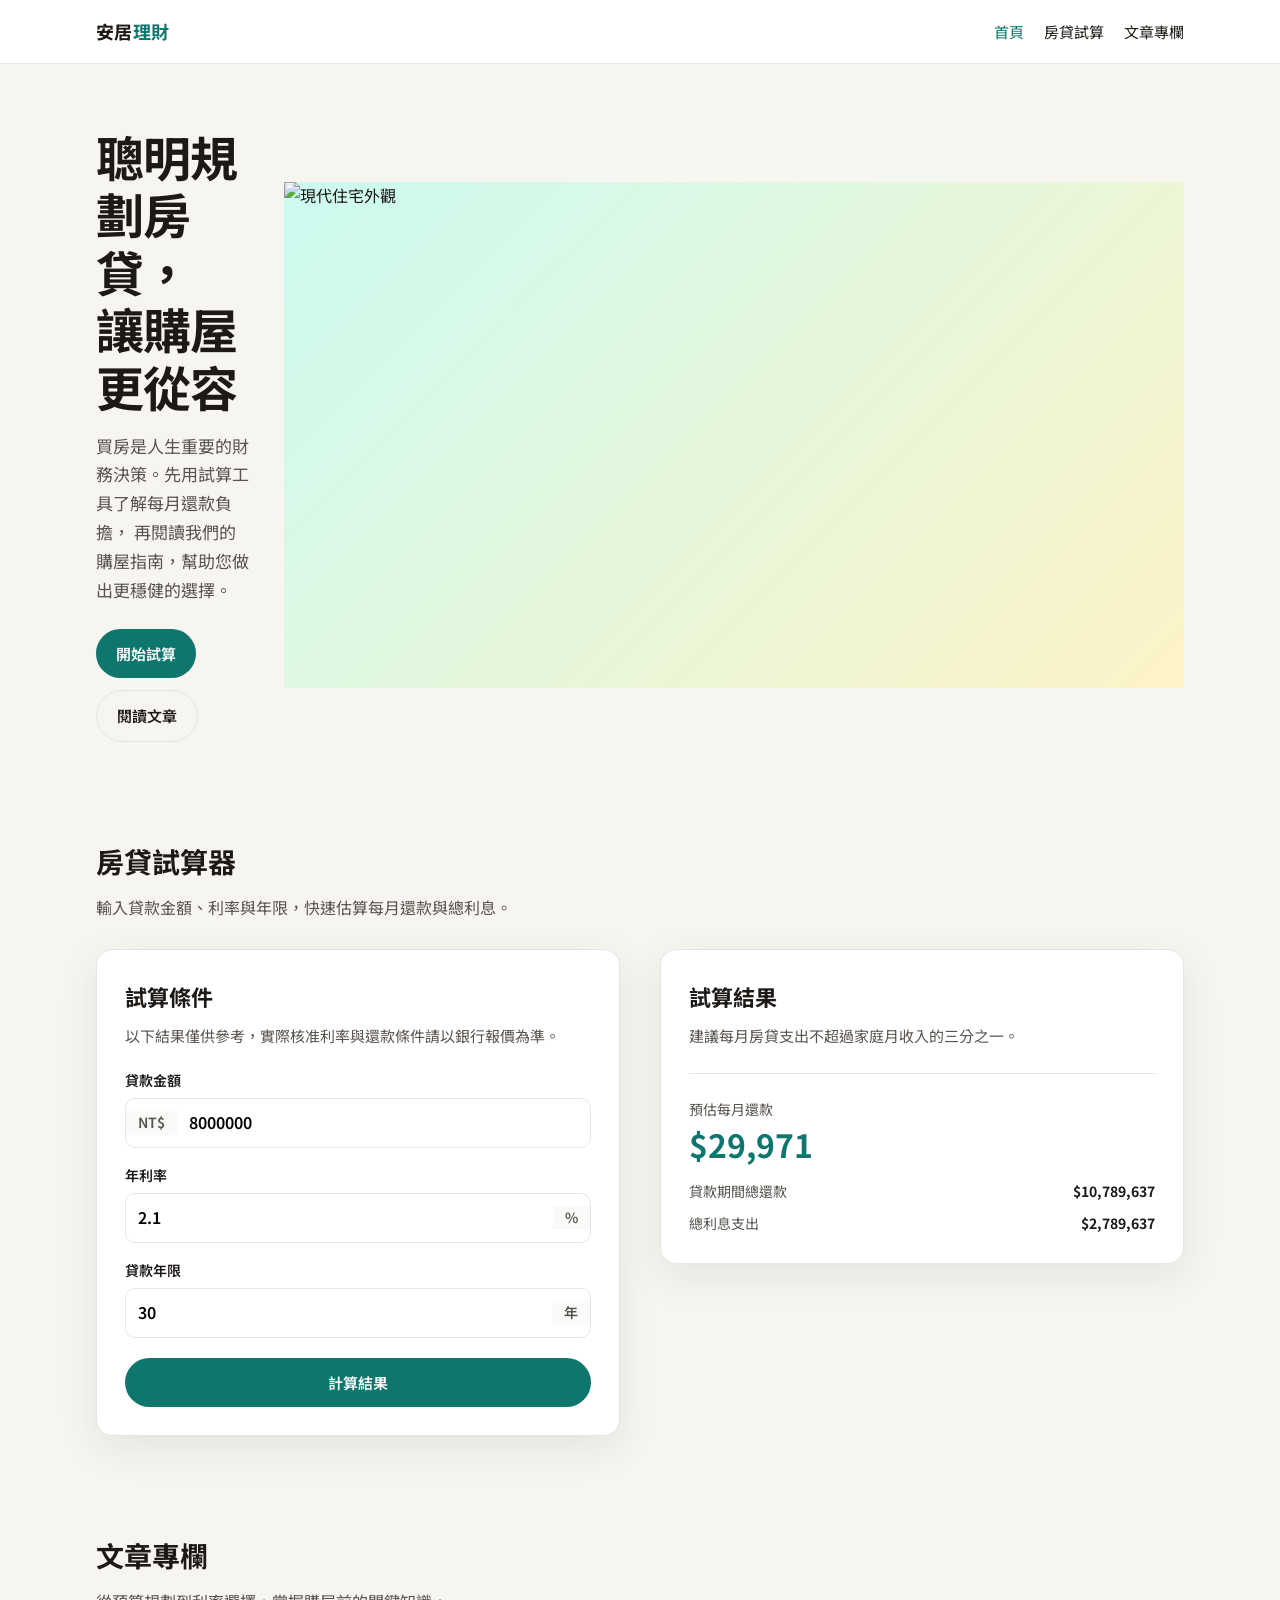
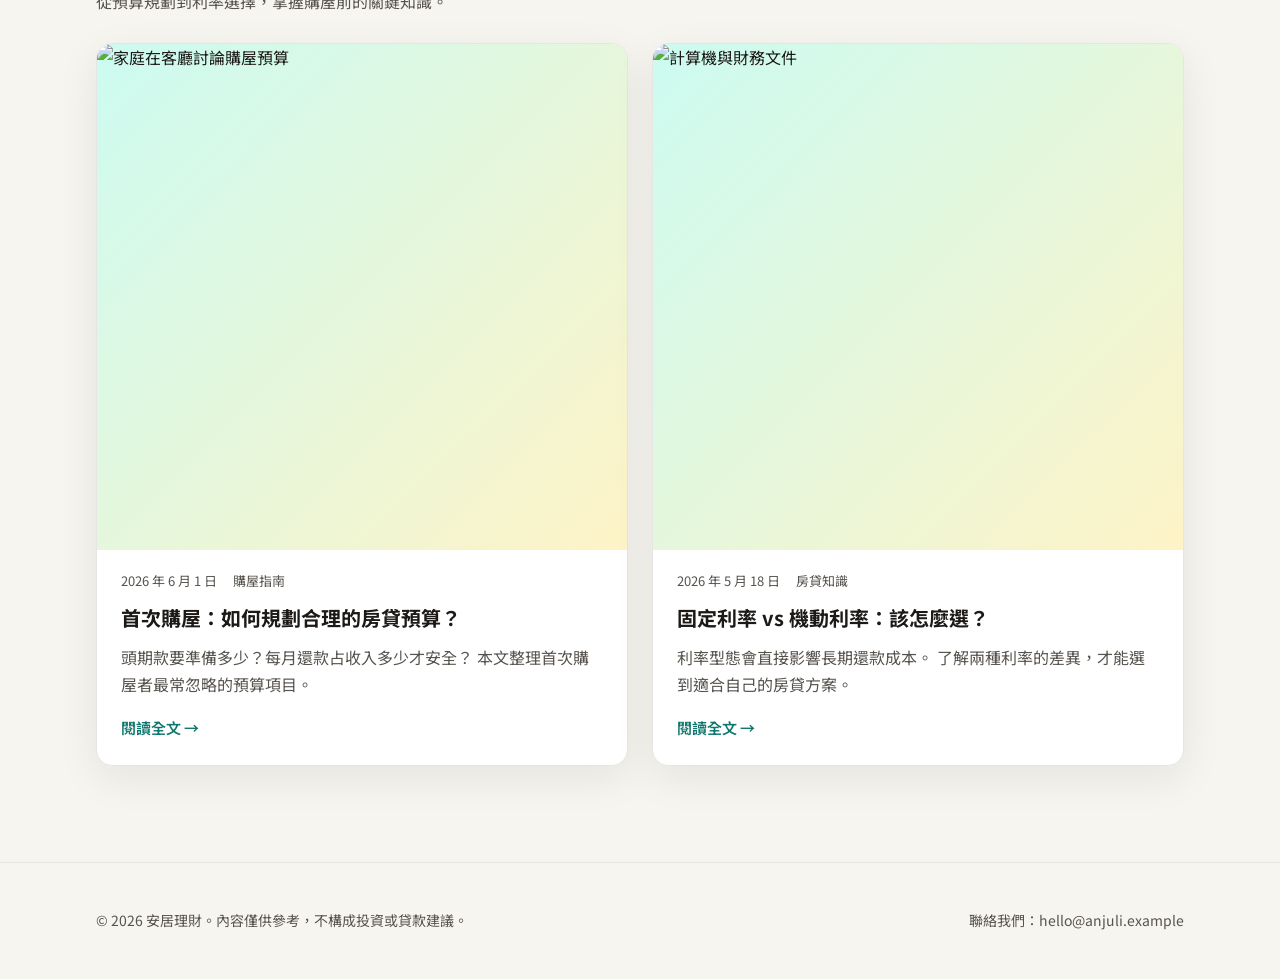
==== index.html @ 9a593b81 "Add files via upload" ====
<!DOCTYPE html>
<html lang="zh-Hant">
<head>
  <meta charset="UTF-8">
  <meta name="viewport" content="width=device-width, initial-scale=1.0">
  <title>安居理財｜房貸試算與購屋指南</title>
  <meta name="description" content="提供房貸試算工具與購屋理財文章，協助您規劃合理的住房預算。">
  <link rel="preconnect" href="https://fonts.googleapis.com">
  <link rel="preconnect" href="https://fonts.gstatic.com" crossorigin>
  <link href="https://fonts.googleapis.com/css2?family=Noto+Sans+TC:wght@400;600;700&display=swap" rel="stylesheet">
  <link rel="stylesheet" href="styles.css">
</head>
<body>
  <header class="site-header">
    <div class="container header-inner">
      <a class="logo" href="index.html">安居<span>理財</span></a>
      <nav class="site-nav" aria-label="主要導覽">
        <a href="index.html" aria-current="page">首頁</a>
        <a href="#calculator">房貸試算</a>
        <a href="#blog">文章專欄</a>
      </nav>
    </div>
  </header>

  <main>
    <section class="hero">
      <div class="container hero-grid">
        <div class="hero-copy">
          <h1>聰明規劃房貸，<br>讓購屋更從容</h1>
          <p>
            買房是人生重要的財務決策。先用試算工具了解每月還款負擔，
            再閱讀我們的購屋指南，幫助您做出更穩健的選擇。
          </p>
          <div class="hero-actions">
            <a class="btn btn-primary" href="#calculator">開始試算</a>
            <a class="btn btn-secondary" href="#blog">閱讀文章</a>
          </div>
        </div>
        <img
          class="post-thumb"
          src="https://images.unsplash.com/photo-1560518883-ce09059eeffa?auto=format&fit=crop&w=900&q=80"
          alt="現代住宅外觀"
          width="900"
          height="506"
        >
      </div>
    </section>

    <section class="section" id="calculator">
      <div class="container">
        <div class="section-header">
          <h2>房貸試算器</h2>
          <p>輸入貸款金額、利率與年限，快速估算每月還款與總利息。</p>
        </div>

        <div class="calculator-grid">
          <article class="calculator-card">
            <h2>試算條件</h2>
            <p>以下結果僅供參考，實際核准利率與還款條件請以銀行報價為準。</p>

            <form id="mortgage-form" novalidate>
              <label>
                貸款金額
                <div class="input-wrap">
                  <span class="prefix">NT$</span>
                  <input type="number" id="principal" name="principal" min="1" step="100000" value="8000000" required>
                </div>
              </label>

              <label>
                年利率
                <div class="input-wrap">
                  <input type="number" id="rate" name="rate" min="0" max="100" step="0.01" value="2.1" required>
                  <span class="suffix">%</span>
                </div>
              </label>

              <label>
                貸款年限
                <div class="input-wrap">
                  <input type="number" id="years" name="years" min="1" max="40" step="1" value="30" required>
                  <span class="suffix">年</span>
                </div>
              </label>

              <button class="btn btn-primary" type="submit">計算結果</button>
            </form>

            <p class="error" id="error" hidden></p>
          </article>

          <article class="calculator-card">
            <h2>試算結果</h2>
            <p>建議每月房貸支出不超過家庭月收入的三分之一。</p>

            <section class="results" id="results" hidden aria-live="polite">
              <p class="payment-label">預估每月還款</p>
              <p class="payment" id="monthly"></p>

              <dl class="summary-list">
                <dt>貸款期間總還款</dt>
                <dd id="total-paid"></dd>
                <dt>總利息支出</dt>
                <dd id="total-interest"></dd>
              </dl>
            </section>
          </article>
        </div>
      </div>
    </section>

    <section class="section" id="blog">
      <div class="container">
        <div class="section-header">
          <h2>文章專欄</h2>
          <p>從預算規劃到利率選擇，掌握購屋前的關鍵知識。</p>
        </div>

        <div class="blog-grid">
          <article class="post-card">
            <img
              class="post-thumb"
              src="https://images.unsplash.com/photo-1554224311-0a859925f0a2?auto=format&fit=crop&w=900&q=80"
              alt="家庭在客廳討論購屋預算"
              width="900"
              height="506"
            >
            <div class="post-body">
              <div class="post-meta">
                <time datetime="2026-06-01">2026 年 6 月 1 日</time>
                <span>購屋指南</span>
              </div>
              <h3>首次購屋：如何規劃合理的房貸預算？</h3>
              <p>
                頭期款要準備多少？每月還款占收入多少才安全？
                本文整理首次購屋者最常忽略的預算項目。
              </p>
              <a class="read-more" href="blog/first-home-budget.html">閱讀全文 →</a>
            </div>
          </article>

          <article class="post-card">
            <img
              class="post-thumb"
              src="https://images.unsplash.com/photo-1579621970795-87facc2f976d?auto=format&fit=crop&w=900&q=80"
              alt="計算機與財務文件"
              width="900"
              height="506"
            >
            <div class="post-body">
              <div class="post-meta">
                <time datetime="2026-05-18">2026 年 5 月 18 日</time>
                <span>房貸知識</span>
              </div>
              <h3>固定利率 vs 機動利率：該怎麼選？</h3>
              <p>
                利率型態會直接影響長期還款成本。
                了解兩種利率的差異，才能選到適合自己的房貸方案。
              </p>
              <a class="read-more" href="blog/fixed-vs-variable-rate.html">閱讀全文 →</a>
            </div>
          </article>
        </div>
      </div>
    </section>
  </main>

  <footer class="site-footer">
    <div class="container footer-inner">
      <p>© 2026 安居理財。內容僅供參考，不構成投資或貸款建議。</p>
      <p>聯絡我們：hello@anjuli.example</p>
    </div>
  </footer>

  <script src="script.js"></script>
</body>
</html>
---- styles.css ----
*,
*::before,
*::after {
  box-sizing: border-box;
}

:root {
  --bg: #f7f5f0;
  --surface: #fff;
  --text: #1c1917;
  --muted: #57534e;
  --accent: #0f766e;
  --accent-dark: #0d5f58;
  --border: #e7e5e4;
  --shadow: 0 12px 40px rgb(28 25 23 / 8%);
}

html {
  scroll-behavior: smooth;
}

body {
  margin: 0;
  min-height: 100dvh;
  font-family: "Noto Sans TC", "PingFang TC", "Microsoft JhengHei", sans-serif;
  background: var(--bg);
  color: var(--text);
  line-height: 1.7;
}

a {
  color: inherit;
  text-decoration: none;
}

img {
  max-width: 100%;
  display: block;
}

.container {
  width: min(100% - 2rem, 68rem);
  margin-inline: auto;
}

.site-header {
  position: sticky;
  top: 0;
  z-index: 10;
  background: rgb(255 255 255 / 92%);
  backdrop-filter: blur(8px);
  border-bottom: 1px solid var(--border);
}

.header-inner {
  display: flex;
  align-items: center;
  justify-content: space-between;
  gap: 1rem;
  padding: 1rem 0;
}

.logo {
  font-size: 1.125rem;
  font-weight: 700;
  letter-spacing: 0.02em;
}

.logo span {
  color: var(--accent);
}

.site-nav {
  display: flex;
  flex-wrap: wrap;
  gap: 0.25rem 1.25rem;
  font-size: 0.9375rem;
}

.site-nav a:hover,
.site-nav a[aria-current="page"] {
  color: var(--accent);
}

.hero {
  padding: 4rem 0 3rem;
}

.hero-grid {
  display: grid;
  gap: 2rem;
  align-items: center;
}

.hero-copy h1 {
  margin: 0 0 1rem;
  font-size: clamp(2rem, 5vw, 3rem);
  line-height: 1.2;
  letter-spacing: -0.02em;
}

.hero-copy p {
  margin: 0;
  max-width: 36rem;
  color: var(--muted);
  font-size: 1.0625rem;
}

.hero-actions {
  display: flex;
  flex-wrap: wrap;
  gap: 0.75rem;
  margin-top: 1.5rem;
}

.btn {
  display: inline-flex;
  align-items: center;
  justify-content: center;
  padding: 0.75rem 1.25rem;
  border-radius: 999px;
  font: inherit;
  font-size: 0.9375rem;
  font-weight: 600;
  cursor: pointer;
  border: 0;
}

.btn-primary {
  background: var(--accent);
  color: #fff;
}

.btn-primary:hover {
  background: var(--accent-dark);
}

.btn-secondary {
  background: transparent;
  border: 1px solid var(--border);
  color: var(--text);
}

.btn-secondary:hover {
  border-color: var(--accent);
  color: var(--accent);
}

.section {
  padding: 3rem 0;
}

.section-header {
  margin-bottom: 1.75rem;
}

.section-header h2 {
  margin: 0 0 0.5rem;
  font-size: 1.75rem;
}

.section-header p {
  margin: 0;
  color: var(--muted);
}

.calculator-card,
.post-card,
.article-card {
  background: var(--surface);
  border: 1px solid var(--border);
  border-radius: 1rem;
  box-shadow: var(--shadow);
}

.calculator-card {
  padding: 1.75rem;
}

.calculator-grid {
  display: grid;
  gap: 2.5rem;
}

.calculator-card h2 {
  margin: 0 0 0.5rem;
  font-size: 1.375rem;
}

.calculator-card > p {
  margin: 0 0 1.25rem;
  color: var(--muted);
  font-size: 0.9375rem;
}

label {
  display: block;
  margin-bottom: 1rem;
  font-size: 0.875rem;
  font-weight: 600;
}

.input-wrap {
  display: flex;
  align-items: center;
  margin-top: 0.375rem;
  border: 1px solid var(--border);
  border-radius: 0.625rem;
  overflow: hidden;
  background: #fff;
}

.input-wrap:focus-within {
  border-color: var(--accent);
  outline: 2px solid rgb(15 118 110 / 15%);
}

.prefix,
.suffix {
  padding: 0 0.75rem;
  color: var(--muted);
  background: #fafaf9;
  font-size: 0.875rem;
  white-space: nowrap;
}

input {
  flex: 1;
  min-width: 0;
  border: 0;
  padding: 0.625rem 0.75rem;
  font: inherit;
  font-size: 1rem;
}

input:focus {
  outline: none;
}

.calculator-card button[type="submit"] {
  width: 100%;
  margin-top: 0.25rem;
}

.results {
  margin-top: 1.5rem;
  padding-top: 1.5rem;
  border-top: 1px solid var(--border);
}

.results[hidden],
.error[hidden] {
  display: none;
}

.payment-label {
  margin: 0 0 0.25rem;
  font-size: 0.875rem;
  color: var(--muted);
}

.payment {
  margin: 0;
  font-size: 2rem;
  font-weight: 700;
  color: var(--accent);
  line-height: 1.2;
}

.summary-list {
  display: grid;
  grid-template-columns: 1fr auto;
  gap: 0.5rem 1rem;
  margin: 1rem 0 0;
  font-size: 0.875rem;
}

.summary-list dt {
  color: var(--muted);
}

.summary-list dd {
  margin: 0;
  font-weight: 700;
  text-align: right;
}

.error {
  margin-top: 1rem;
  padding: 0.75rem;
  border-radius: 0.625rem;
  background: #fef2f2;
  color: #b91c1c;
  font-size: 0.875rem;
}

.blog-grid {
  display: grid;
  gap: 1.5rem;
}

.post-card {
  overflow: hidden;
  transition: transform 0.2s ease, box-shadow 0.2s ease;
}

.post-card:hover {
  transform: translateY(-2px);
  box-shadow: 0 16px 48px rgb(28 25 23 / 10%);
}

.post-thumb {
  aspect-ratio: 16 / 9;
  object-fit: cover;
  background: linear-gradient(135deg, #ccfbf1, #fef3c7);
}

.post-body {
  padding: 1.25rem 1.5rem 1.5rem;
}

.post-meta {
  display: flex;
  flex-wrap: wrap;
  gap: 0.5rem 1rem;
  margin-bottom: 0.75rem;
  color: var(--muted);
  font-size: 0.8125rem;
}

.post-body h3 {
  margin: 0 0 0.75rem;
  font-size: 1.25rem;
  line-height: 1.4;
}

.post-body p {
  margin: 0 0 1rem;
  color: var(--muted);
}

.read-more {
  color: var(--accent);
  font-weight: 600;
  font-size: 0.9375rem;
}

.page-hero {
  padding: 3rem 0 2rem;
}

.page-hero h1 {
  margin: 0 0 0.75rem;
  font-size: clamp(1.75rem, 4vw, 2.5rem);
  line-height: 1.25;
}

.page-hero .post-meta {
  margin-bottom: 0;
}

.article-card {
  padding: clamp(1.5rem, 4vw, 2.5rem);
}

.article-card h2 {
  margin: 2rem 0 0.75rem;
  font-size: 1.375rem;
}

.article-card h2:first-child {
  margin-top: 0;
}

.article-card p,
.article-card li {
  color: #44403c;
}

.article-card ul,
.article-card ol {
  padding-left: 1.25rem;
}

.article-card blockquote {
  margin: 1.5rem 0;
  padding: 1rem 1.25rem;
  border-left: 4px solid var(--accent);
  background: #f5f5f4;
  color: var(--muted);
}

.back-link {
  display: inline-flex;
  align-items: center;
  gap: 0.35rem;
  margin-bottom: 1.5rem;
  color: var(--accent);
  font-weight: 600;
  font-size: 0.9375rem;
}

.site-footer {
  margin-top: 3rem;
  padding: 2rem 0;
  border-top: 1px solid var(--border);
  color: var(--muted);
  font-size: 0.875rem;
}

.footer-inner {
  display: flex;
  flex-wrap: wrap;
  justify-content: space-between;
  gap: 1rem;
}

@media (min-width: 48rem) {
  .hero-grid {
    grid-template-columns: 1.1fr 0.9fr;
  }

  .calculator-grid {
    grid-template-columns: 1fr 1fr;
    align-items: start;
  }

  .blog-grid {
    grid-template-columns: repeat(2, minmax(0, 1fr));
  }
}
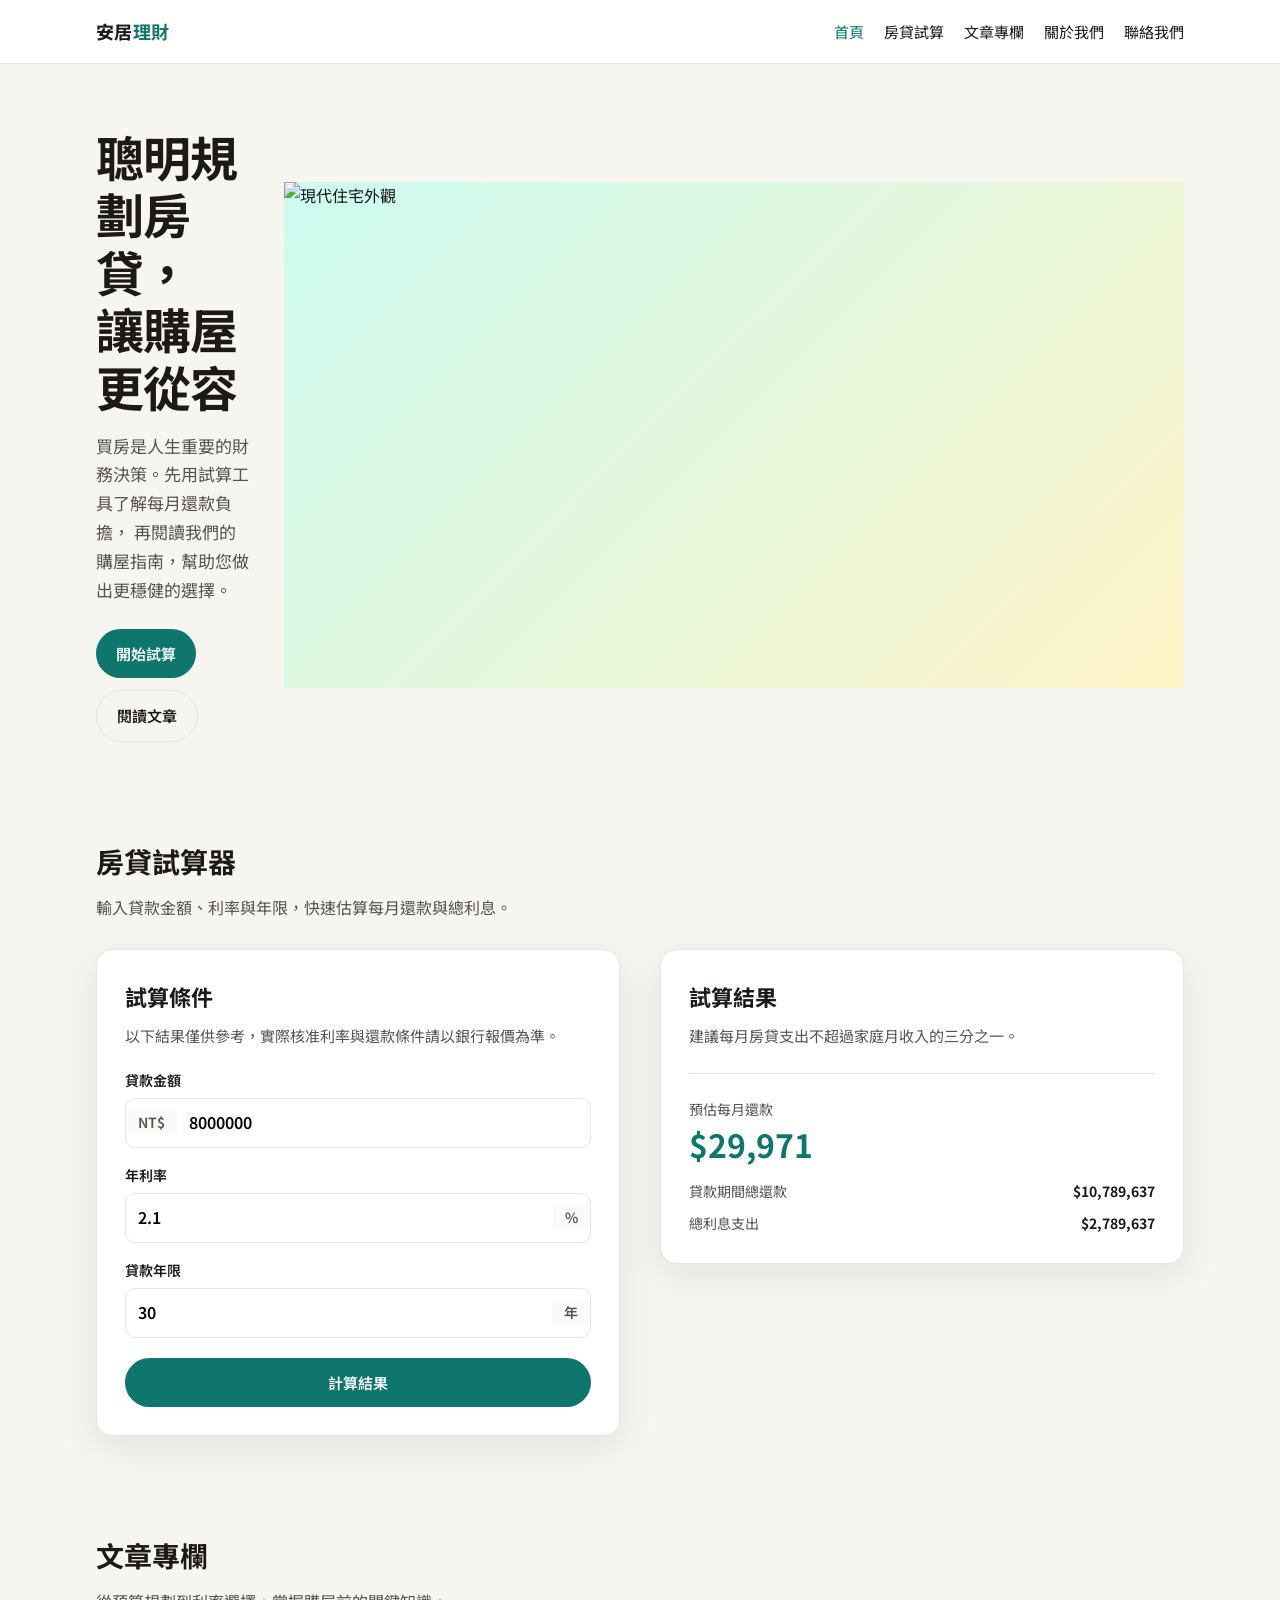
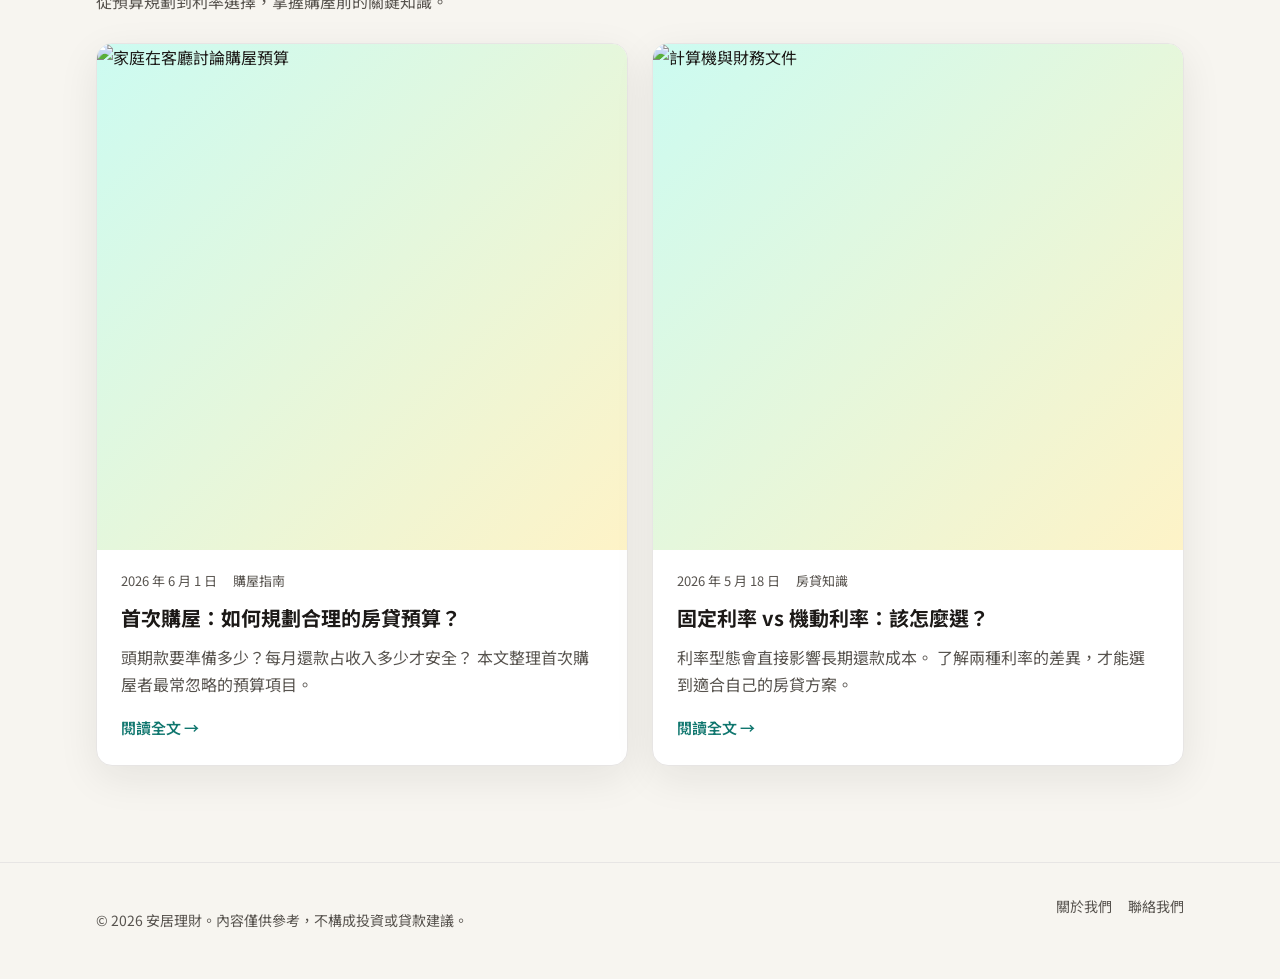
==== commit 944232b0: "Add files via upload" ====
--- a/index.html
+++ b/index.html
@@ -18,6 +18,8 @@
         <a href="index.html" aria-current="page">首頁</a>
         <a href="#calculator">房貸試算</a>
         <a href="#blog">文章專欄</a>
+        <a href="about.html">關於我們</a>
+        <a href="contact.html">聯絡我們</a>
       </nav>
     </div>
   </header>
@@ -168,7 +170,10 @@
   <footer class="site-footer">
     <div class="container footer-inner">
       <p>© 2026 安居理財。內容僅供參考，不構成投資或貸款建議。</p>
-      <p>聯絡我們：hello@anjuli.example</p>
+      <nav class="footer-nav" aria-label="頁尾導覽">
+        <a href="about.html">關於我們</a>
+        <a href="contact.html">聯絡我們</a>
+      </nav>
     </div>
   </footer>
 
--- a/styles.css
+++ b/styles.css
@@ -415,7 +415,184 @@
   gap: 1rem;
 }
 
+.footer-nav {
+  display: flex;
+  gap: 1rem;
+}
+
+.footer-nav a:hover {
+  color: var(--accent);
+}
+
+.page-intro {
+  margin: 0;
+  max-width: 42rem;
+  color: var(--muted);
+  font-size: 1.0625rem;
+}
+
+.about-grid,
+.contact-grid {
+  display: grid;
+  gap: 1.5rem;
+}
+
+.profile-card {
+  display: grid;
+  gap: 1.5rem;
+  background: var(--surface);
+  border: 1px solid var(--border);
+  border-radius: 1rem;
+  box-shadow: var(--shadow);
+  padding: 1.5rem;
+}
+
+.profile-photo {
+  width: 100%;
+  max-width: 16rem;
+  aspect-ratio: 1;
+  object-fit: cover;
+  border-radius: 0.75rem;
+  margin-inline: auto;
+}
+
+.profile-label {
+  margin: 0 0 0.25rem;
+  color: var(--accent);
+  font-size: 0.8125rem;
+  font-weight: 700;
+  letter-spacing: 0.08em;
+  text-transform: uppercase;
+}
+
+.profile-body h2 {
+  margin: 0 0 0.75rem;
+  font-size: 1.5rem;
+}
+
+.profile-body p {
+  margin: 0;
+  color: #44403c;
+}
+
+.source-note {
+  font-size: 0.875rem;
+  color: var(--muted);
+}
+
+.source-note a {
+  color: var(--accent);
+}
+
+.contact-info-card,
+.contact-form-card {
+  background: var(--surface);
+  border: 1px solid var(--border);
+  border-radius: 1rem;
+  box-shadow: var(--shadow);
+  padding: clamp(1.5rem, 4vw, 2rem);
+}
+
+.contact-info-card h2,
+.contact-form-card h2 {
+  margin: 0 0 1rem;
+  font-size: 1.375rem;
+}
+
+.contact-info-card h3 {
+  margin: 1.5rem 0 0.75rem;
+  font-size: 1rem;
+}
+
+.contact-info-card p,
+.contact-form-card p,
+.contact-info-card li {
+  color: var(--muted);
+}
+
+.contact-list {
+  margin: 0;
+}
+
+.contact-list div {
+  margin-bottom: 1rem;
+}
+
+.contact-list dt {
+  margin-bottom: 0.25rem;
+  color: var(--muted);
+  font-size: 0.8125rem;
+  font-weight: 600;
+}
+
+.contact-list dd {
+  margin: 0;
+  font-weight: 600;
+}
+
+.contact-list a {
+  color: var(--accent);
+}
+
+.contact-form-card label {
+  margin-bottom: 1rem;
+}
+
+.contact-form-card input,
+.contact-form-card select,
+.contact-form-card textarea {
+  display: block;
+  width: 100%;
+  margin-top: 0.375rem;
+  padding: 0.625rem 0.75rem;
+  border: 1px solid var(--border);
+  border-radius: 0.625rem;
+  font: inherit;
+  font-size: 1rem;
+  background: #fff;
+}
+
+.contact-form-card input:focus,
+.contact-form-card select:focus,
+.contact-form-card textarea:focus {
+  border-color: var(--accent);
+  outline: 2px solid rgb(15 118 110 / 15%);
+}
+
+.contact-form-card textarea {
+  resize: vertical;
+  min-height: 8rem;
+}
+
+.form-success {
+  margin: 1rem 0 0;
+  padding: 0.75rem;
+  border-radius: 0.625rem;
+  background: #ecfdf5;
+  color: #047857;
+  font-size: 0.875rem;
+}
+
+.form-success[hidden] {
+  display: none;
+}
+
 @media (min-width: 48rem) {
+  .about-grid {
+    grid-template-columns: minmax(16rem, 22rem) 1fr;
+    align-items: start;
+  }
+
+  .profile-card {
+    position: sticky;
+    top: 5.5rem;
+  }
+
+  .contact-grid {
+    grid-template-columns: 1fr 1.2fr;
+    align-items: start;
+  }
+
   .hero-grid {
     grid-template-columns: 1.1fr 0.9fr;
   }
